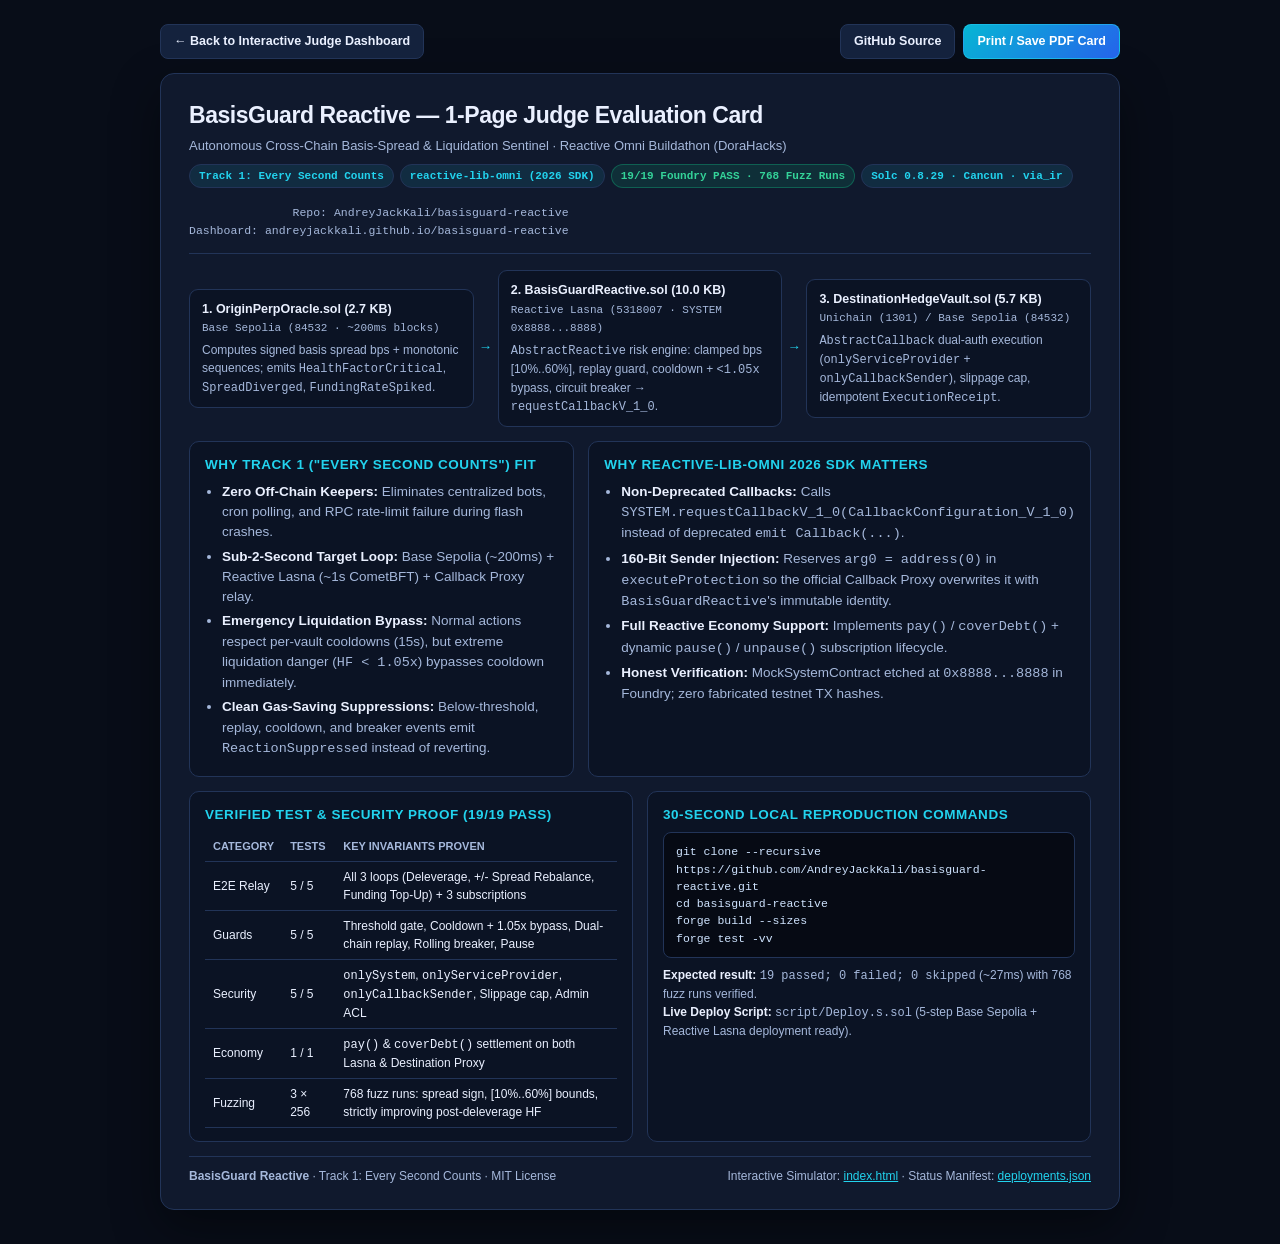
==== docs/judge-brief.html @ d30e868a "feat(ui): add Judge Dashboard, 60s Guided Tour, Interactive Cross-Chain Reactive Simulator & 1-Page " ====
<!DOCTYPE html>
<html lang="en">
<head>
  <meta charset="UTF-8" />
  <meta name="viewport" content="width=device-width, initial-scale=1.0" />
  <title>BasisGuard Reactive — 1-Page Judge Brief (Track 1: Every Second Counts)</title>
  <style>
    :root {
      --bg: #080d18;
      --card: #10192d;
      --border: #223458;
      --text: #eaf0ff;
      --dim: #a5b8db;
      --cyan: #22d3ee;
      --emerald: #34d399;
      --amber: #fbbf24;
      --font: "Inter", -apple-system, BlinkMacSystemFont, "Segoe UI", Roboto, sans-serif;
      --mono: "JetBrains Mono", ui-monospace, SFMono-Regular, Menlo, Consolas, monospace;
    }
    * { box-sizing: border-box; }
    body {
      margin: 0;
      padding: 24px 16px 40px;
      background: var(--bg);
      color: var(--text);
      font-family: var(--font);
      font-size: 13.5px;
      line-height: 1.5;
    }
    .sheet {
      max-width: 960px;
      margin: 0 auto;
      background: var(--card);
      border: 1px solid var(--border);
      border-radius: 14px;
      padding: 24px 28px;
      box-shadow: 0 18px 48px rgba(0, 0, 0, 0.4);
    }
    .toolbar {
      max-width: 960px;
      margin: 0 auto 14px;
      display: flex;
      justify-content: space-between;
      align-items: center;
      gap: 10px;
      flex-wrap: wrap;
    }
    .btn {
      display: inline-flex;
      align-items: center;
      gap: 6px;
      padding: 7px 13px;
      border-radius: 8px;
      border: 1px solid var(--border);
      background: #14223d;
      color: var(--text);
      font-weight: 600;
      font-size: 12.5px;
      text-decoration: none;
      cursor: pointer;
    }
    .btn-primary {
      background: linear-gradient(135deg, #06b6d4, #2563eb);
      border-color: rgba(34, 211, 238, 0.55);
      color: #fff;
    }
    .head {
      display: flex;
      justify-content: space-between;
      align-items: flex-start;
      gap: 16px;
      flex-wrap: wrap;
      padding-bottom: 14px;
      border-bottom: 1px solid var(--border);
      margin-bottom: 16px;
    }
    h1 {
      margin: 0 0 4px;
      font-size: 23px;
      letter-spacing: -0.02em;
    }
    .sub {
      color: var(--dim);
      margin: 0;
      font-size: 13px;
    }
    .pill-row {
      display: flex;
      gap: 6px;
      flex-wrap: wrap;
      margin-top: 8px;
    }
    .pill {
      font-family: var(--mono);
      font-size: 11px;
      padding: 3px 9px;
      border-radius: 999px;
      border: 1px solid var(--border);
      background: rgba(34, 211, 238, 0.1);
      color: var(--cyan);
      font-weight: 600;
    }
    .pill.green {
      background: rgba(16, 185, 129, 0.14);
      color: var(--emerald);
      border-color: rgba(16, 185, 129, 0.35);
    }
    .grid-2 {
      display: grid;
      grid-template-columns: 1fr 1fr;
      gap: 14px;
      margin-bottom: 14px;
    }
    .box {
      background: #0b1324;
      border: 1px solid var(--border);
      border-radius: 10px;
      padding: 13px 15px;
    }
    .box h2 {
      margin: 0 0 7px;
      font-size: 13.5px;
      text-transform: uppercase;
      letter-spacing: 0.04em;
      color: var(--cyan);
    }
    .box ul {
      margin: 0;
      padding-left: 17px;
      color: var(--dim);
    }
    .box li { margin-bottom: 4px; }
    .box strong { color: var(--text); }
    code, pre {
      font-family: var(--mono);
    }
    pre {
      margin: 6px 0 0;
      padding: 10px 12px;
      background: #060a14;
      border: 1px solid var(--border);
      border-radius: 8px;
      font-size: 11.5px;
      color: #cfe4ff;
      overflow-x: auto;
      white-space: pre-wrap;
      word-break: break-word;
    }
    .arch-strip {
      display: grid;
      grid-template-columns: 1fr auto 1fr auto 1fr;
      gap: 8px;
      align-items: center;
      margin-bottom: 14px;
    }
    .arch-node {
      background: #0b1324;
      border: 1px solid var(--border);
      border-radius: 9px;
      padding: 10px 12px;
      font-size: 12px;
    }
    .arch-node strong { display: block; color: var(--text); font-size: 12.5px; }
    .arch-node span { color: var(--dim); font-family: var(--mono); font-size: 11px; }
    .arrow { font-family: var(--mono); color: var(--cyan); font-weight: 700; text-align: center; }
    table {
      width: 100%;
      border-collapse: collapse;
      font-size: 12px;
      margin-top: 6px;
    }
    th, td {
      text-align: left;
      padding: 6px 8px;
      border-bottom: 1px solid var(--border);
    }
    th { color: var(--dim); font-size: 11px; text-transform: uppercase; }
    .foot {
      margin-top: 14px;
      padding-top: 10px;
      border-top: 1px solid var(--border);
      display: flex;
      justify-content: space-between;
      flex-wrap: wrap;
      gap: 10px;
      font-size: 12px;
      color: var(--dim);
    }
    a { color: var(--cyan); }
    @media (max-width: 720px) {
      .grid-2, .arch-strip { grid-template-columns: 1fr; }
      .arrow { transform: rotate(90deg); }
      .sheet { padding: 16px; }
    }
    @media print {
      body { background: #fff; color: #111; padding: 0; font-size: 11.5px; }
      .toolbar { display: none; }
      .sheet { border: none; box-shadow: none; background: #fff; color: #111; padding: 8px; max-width: 100%; }
      .box, .arch-node { background: #f8fafc; border-color: #cbd5e1; color: #111; }
      .box h2, .arrow, a { color: #0369a1; }
      .sub, .box ul, th, .foot, .arch-node span { color: #334155; }
      .box strong, .arch-node strong { color: #0f172a; }
      pre { background: #f1f5f9; color: #0f172a; border-color: #cbd5e1; }
      .pill { background: #e0f2fe; color: #0369a1; border-color: #7dd3fc; }
      .pill.green { background: #dcfce7; color: #15803d; border-color: #86efac; }
    }
  </style>
</head>
<body>
  <div class="toolbar">
    <a class="btn" href="./index.html">← Back to Interactive Judge Dashboard</a>
    <div style="display:flex;gap:8px;flex-wrap:wrap;">
      <a class="btn" href="https://github.com/AndreyJackKali/basisguard-reactive" target="_blank" rel="noopener noreferrer">GitHub Source</a>
      <button class="btn btn-primary" type="button" onclick="window.print()">Print / Save PDF Card</button>
    </div>
  </div>

  <article class="sheet">
    <header class="head">
      <div>
        <h1>BasisGuard Reactive — 1-Page Judge Evaluation Card</h1>
        <p class="sub">Autonomous Cross-Chain Basis-Spread &amp; Liquidation Sentinel · Reactive Omni Buildathon (DoraHacks)</p>
        <div class="pill-row">
          <span class="pill">Track 1: Every Second Counts</span>
          <span class="pill">reactive-lib-omni (2026 SDK)</span>
          <span class="pill green">19/19 Foundry PASS · 768 Fuzz Runs</span>
          <span class="pill">Solc 0.8.29 · Cancun · via_ir</span>
        </div>
      </div>
      <div style="text-align:right;font-family:var(--mono);font-size:11.5px;color:var(--dim);">
        <div>Repo: AndreyJackKali/basisguard-reactive</div>
        <div>Dashboard: andreyjackkali.github.io/basisguard-reactive</div>
      </div>
    </header>

    <div class="arch-strip">
      <div class="arch-node">
        <strong>1. OriginPerpOracle.sol (2.7 KB)</strong>
        <span>Base Sepolia (84532 · ~200ms blocks)</span>
        <div style="margin-top:4px;color:var(--dim);">Computes signed basis spread bps + monotonic sequences; emits <code>HealthFactorCritical</code>, <code>SpreadDiverged</code>, <code>FundingRateSpiked</code>.</div>
      </div>
      <div class="arrow">→</div>
      <div class="arch-node">
        <strong>2. BasisGuardReactive.sol (10.0 KB)</strong>
        <span>Reactive Lasna (5318007 · SYSTEM 0x8888...8888)</span>
        <div style="margin-top:4px;color:var(--dim);"><code>AbstractReactive</code> risk engine: clamped bps [10%..60%], replay guard, cooldown + <code>&lt;1.05x</code> bypass, circuit breaker → <code>requestCallbackV_1_0</code>.</div>
      </div>
      <div class="arrow">→</div>
      <div class="arch-node">
        <strong>3. DestinationHedgeVault.sol (5.7 KB)</strong>
        <span>Unichain (1301) / Base Sepolia (84532)</span>
        <div style="margin-top:4px;color:var(--dim);"><code>AbstractCallback</code> dual-auth execution (<code>onlyServiceProvider</code> + <code>onlyCallbackSender</code>), slippage cap, idempotent <code>ExecutionReceipt</code>.</div>
      </div>
    </div>

    <div class="grid-2">
      <section class="box">
        <h2>Why Track 1 ("Every Second Counts") Fit</h2>
        <ul>
          <li><strong>Zero Off-Chain Keepers:</strong> Eliminates centralized bots, cron polling, and RPC rate-limit failure during flash crashes.</li>
          <li><strong>Sub-2-Second Target Loop:</strong> Base Sepolia (~200ms) + Reactive Lasna (~1s CometBFT) + Callback Proxy relay.</li>
          <li><strong>Emergency Liquidation Bypass:</strong> Normal actions respect per-vault cooldowns (15s), but extreme liquidation danger (<code>HF &lt; 1.05x</code>) bypasses cooldown immediately.</li>
          <li><strong>Clean Gas-Saving Suppressions:</strong> Below-threshold, replay, cooldown, and breaker events emit <code>ReactionSuppressed</code> instead of reverting.</li>
        </ul>
      </section>

      <section class="box">
        <h2>Why reactive-lib-omni 2026 SDK Matters</h2>
        <ul>
          <li><strong>Non-Deprecated Callbacks:</strong> Calls <code>SYSTEM.requestCallbackV_1_0(CallbackConfiguration_V_1_0)</code> instead of deprecated <code>emit Callback(...)</code>.</li>
          <li><strong>160-Bit Sender Injection:</strong> Reserves <code>arg0 = address(0)</code> in <code>executeProtection</code> so the official Callback Proxy overwrites it with <code>BasisGuardReactive</code>'s immutable identity.</li>
          <li><strong>Full Reactive Economy Support:</strong> Implements <code>pay()</code> / <code>coverDebt()</code> + dynamic <code>pause()</code> / <code>unpause()</code> subscription lifecycle.</li>
          <li><strong>Honest Verification:</strong> MockSystemContract etched at <code>0x8888...8888</code> in Foundry; zero fabricated testnet TX hashes.</li>
        </ul>
      </section>
    </div>

    <div class="grid-2">
      <section class="box">
        <h2>Verified Test &amp; Security Proof (19/19 PASS)</h2>
        <table>
          <thead>
            <tr><th>Category</th><th>Tests</th><th>Key Invariants Proven</th></tr>
          </thead>
          <tbody>
            <tr><td>E2E Relay</td><td class="mono">5 / 5</td><td>All 3 loops (Deleverage, +/- Spread Rebalance, Funding Top-Up) + 3 subscriptions</td></tr>
            <tr><td>Guards</td><td class="mono">5 / 5</td><td>Threshold gate, Cooldown + 1.05x bypass, Dual-chain replay, Rolling breaker, Pause</td></tr>
            <tr><td>Security</td><td class="mono">5 / 5</td><td><code>onlySystem</code>, <code>onlyServiceProvider</code>, <code>onlyCallbackSender</code>, Slippage cap, Admin ACL</td></tr>
            <tr><td>Economy</td><td class="mono">1 / 1</td><td><code>pay()</code> &amp; <code>coverDebt()</code> settlement on both Lasna &amp; Destination Proxy</td></tr>
            <tr><td>Fuzzing</td><td class="mono">3 × 256</td><td>768 fuzz runs: spread sign, [10%..60%] bounds, strictly improving post-deleverage HF</td></tr>
          </tbody>
        </table>
      </section>

      <section class="box">
        <h2>30-Second Local Reproduction Commands</h2>
        <pre>git clone --recursive https://github.com/AndreyJackKali/basisguard-reactive.git
cd basisguard-reactive
forge build --sizes
forge test -vv</pre>
        <div style="margin-top:8px;font-size:12px;color:var(--dim);">
          <strong>Expected result:</strong> <code>19 passed; 0 failed; 0 skipped</code> (~27ms) with 768 fuzz runs verified.<br />
          <strong>Live Deploy Script:</strong> <code>script/Deploy.s.sol</code> (5-step Base Sepolia + Reactive Lasna deployment ready).
        </div>
      </section>
    </div>

    <footer class="foot">
      <span><strong>BasisGuard Reactive</strong> · Track 1: Every Second Counts · MIT License</span>
      <span>Interactive Simulator: <a href="./index.html">index.html</a> · Status Manifest: <a href="./deployments.json">deployments.json</a></span>
    </footer>
  </article>
</body>
</html>
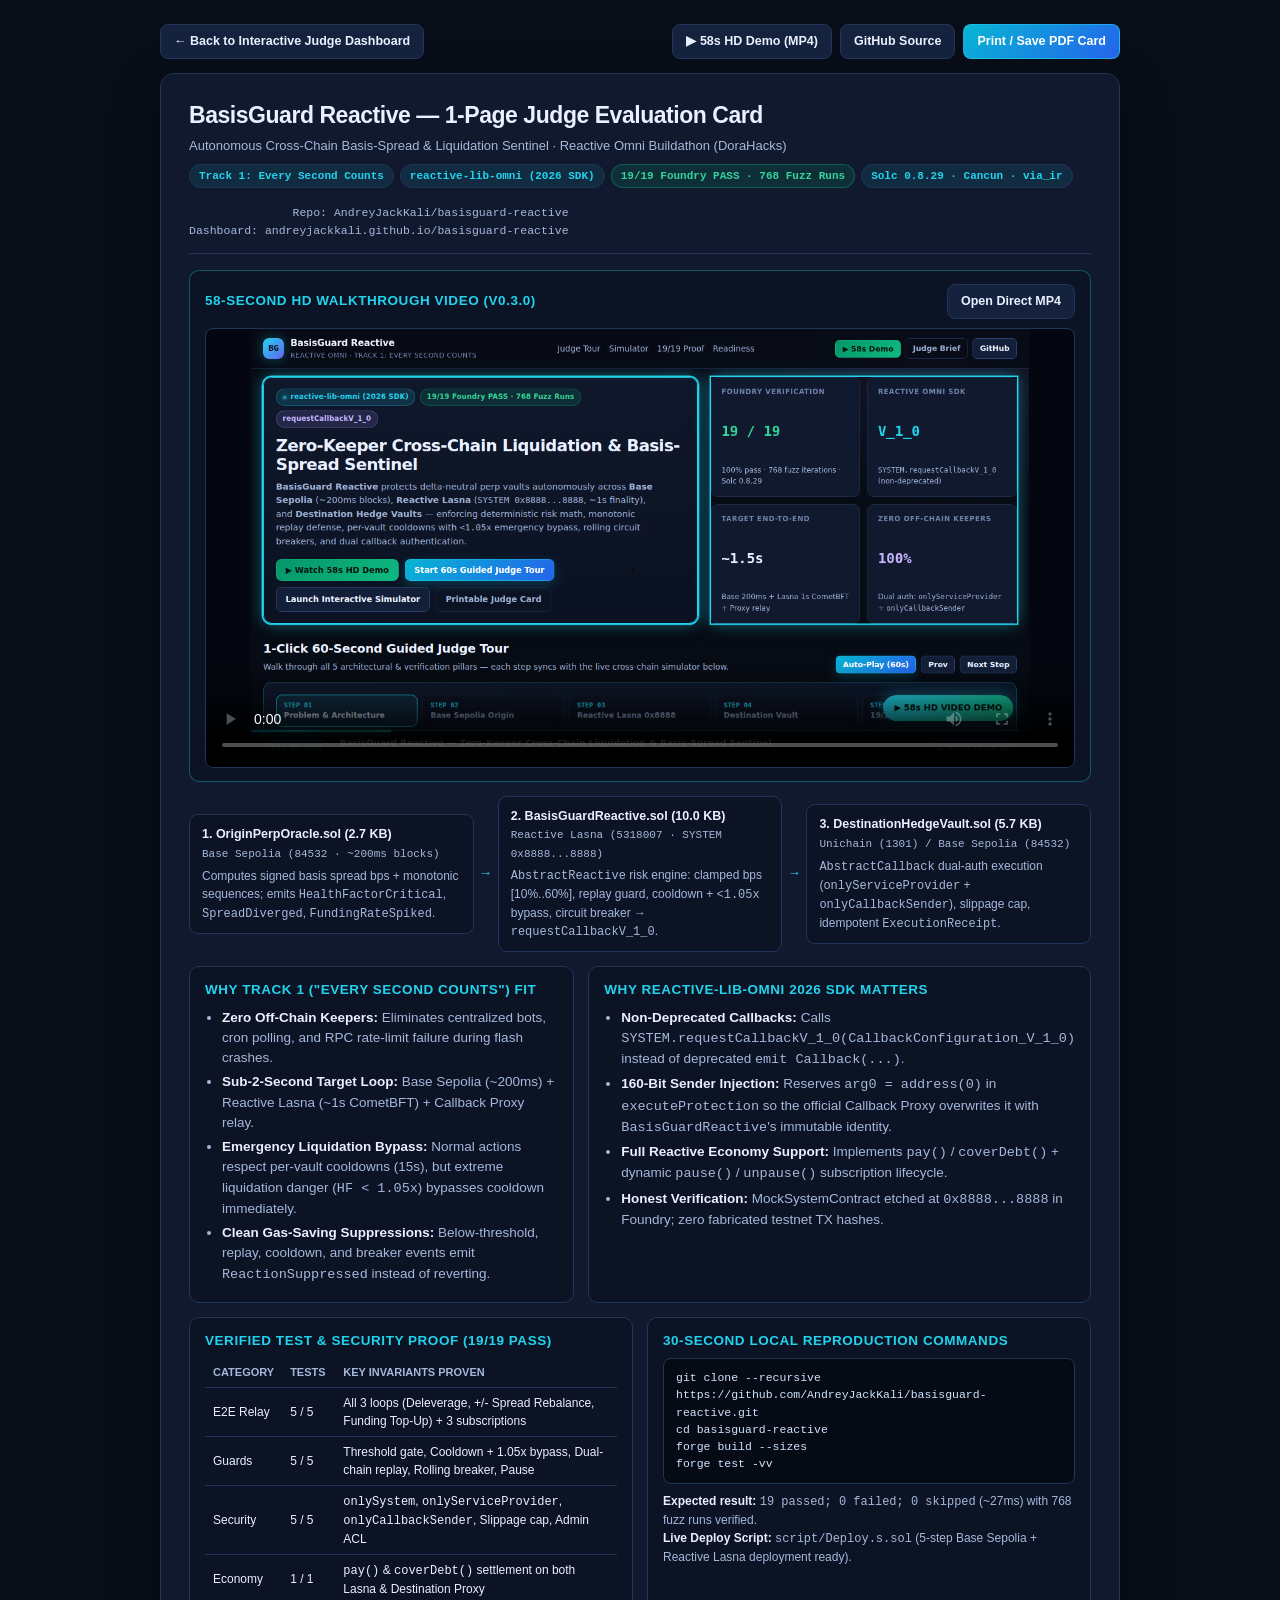
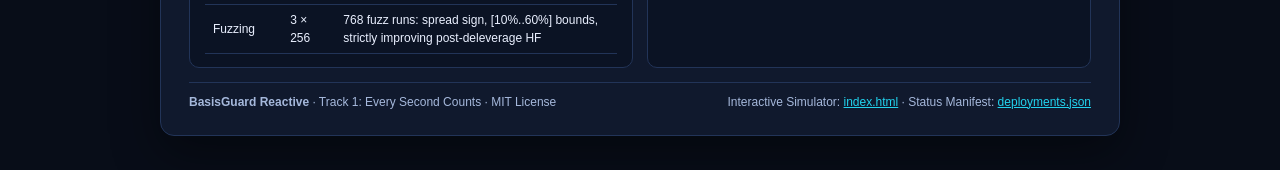
==== commit 58ad10ae: "feat(v0.3.0): add 58s HD demo.mp4 walkthrough, video modal & judge brief embed" ====
--- a/docs/judge-brief.html
+++ b/docs/judge-brief.html
@@ -4,6 +4,7 @@
   <meta charset="UTF-8" />
   <meta name="viewport" content="width=device-width, initial-scale=1.0" />
   <title>BasisGuard Reactive — 1-Page Judge Brief (Track 1: Every Second Counts)</title>
+  <link rel="icon" type="image/svg+xml" href="data:image/svg+xml,%3Csvg xmlns='http://www.w3.org/2000/svg' viewBox='0 0 64 64'%3E%3Cdefs%3E%3ClinearGradient id='g' x1='0' y1='0' x2='1' y2='1'%3E%3Cstop stop-color='%2322d3ee'/%3E%3Cstop offset='1' stop-color='%236366f1'/%3E%3C/linearGradient%3E%3C/defs%3E%3Crect width='64' height='64' rx='14' fill='url(%23g)'/%3E%3Ctext x='32' y='42' text-anchor='middle' font-family='monospace' font-weight='800' font-size='28' fill='%2305101c'%3EBG%3C/text%3E%3C/svg%3E" />
   <style>
     :root {
       --bg: #080d18;
@@ -192,9 +193,39 @@
       .arrow { transform: rotate(90deg); }
       .sheet { padding: 16px; }
     }
+    .video-card {
+      background: #0b1324;
+      border: 1px solid rgba(34, 211, 238, 0.35);
+      border-radius: 10px;
+      padding: 13px 15px;
+      margin-bottom: 14px;
+    }
+    .video-card-head {
+      display: flex;
+      justify-content: space-between;
+      align-items: center;
+      gap: 10px;
+      flex-wrap: wrap;
+      margin-bottom: 9px;
+    }
+    .video-card h2 {
+      margin: 0;
+      font-size: 13.5px;
+      text-transform: uppercase;
+      letter-spacing: 0.04em;
+      color: var(--cyan);
+    }
+    .video-card video {
+      display: block;
+      width: 100%;
+      max-height: 440px;
+      border-radius: 8px;
+      border: 1px solid var(--border);
+      background: #04070f;
+    }
     @media print {
       body { background: #fff; color: #111; padding: 0; font-size: 11.5px; }
-      .toolbar { display: none; }
+      .toolbar, .video-card { display: none; }
       .sheet { border: none; box-shadow: none; background: #fff; color: #111; padding: 8px; max-width: 100%; }
       .box, .arch-node { background: #f8fafc; border-color: #cbd5e1; color: #111; }
       .box h2, .arrow, a { color: #0369a1; }
@@ -210,6 +241,7 @@
   <div class="toolbar">
     <a class="btn" href="./index.html">← Back to Interactive Judge Dashboard</a>
     <div style="display:flex;gap:8px;flex-wrap:wrap;">
+      <a class="btn" href="./demo.mp4" target="_blank" rel="noopener noreferrer">▶ 58s HD Demo (MP4)</a>
       <a class="btn" href="https://github.com/AndreyJackKali/basisguard-reactive" target="_blank" rel="noopener noreferrer">GitHub Source</a>
       <button class="btn btn-primary" type="button" onclick="window.print()">Print / Save PDF Card</button>
     </div>
@@ -232,6 +264,17 @@
         <div>Dashboard: andreyjackkali.github.io/basisguard-reactive</div>
       </div>
     </header>
+
+    <section class="video-card">
+      <div class="video-card-head">
+        <h2>58-Second HD Walkthrough Video (v0.3.0)</h2>
+        <a class="btn" href="./demo.mp4" target="_blank" rel="noopener noreferrer">Open Direct MP4</a>
+      </div>
+      <video controls playsinline preload="metadata" poster="./demo-poster.png">
+        <source src="./demo.mp4" type="video/mp4" />
+        Watch the 58-second walkthrough at <a href="./demo.mp4">demo.mp4</a>.
+      </video>
+    </section>
 
     <div class="arch-strip">
       <div class="arch-node">
